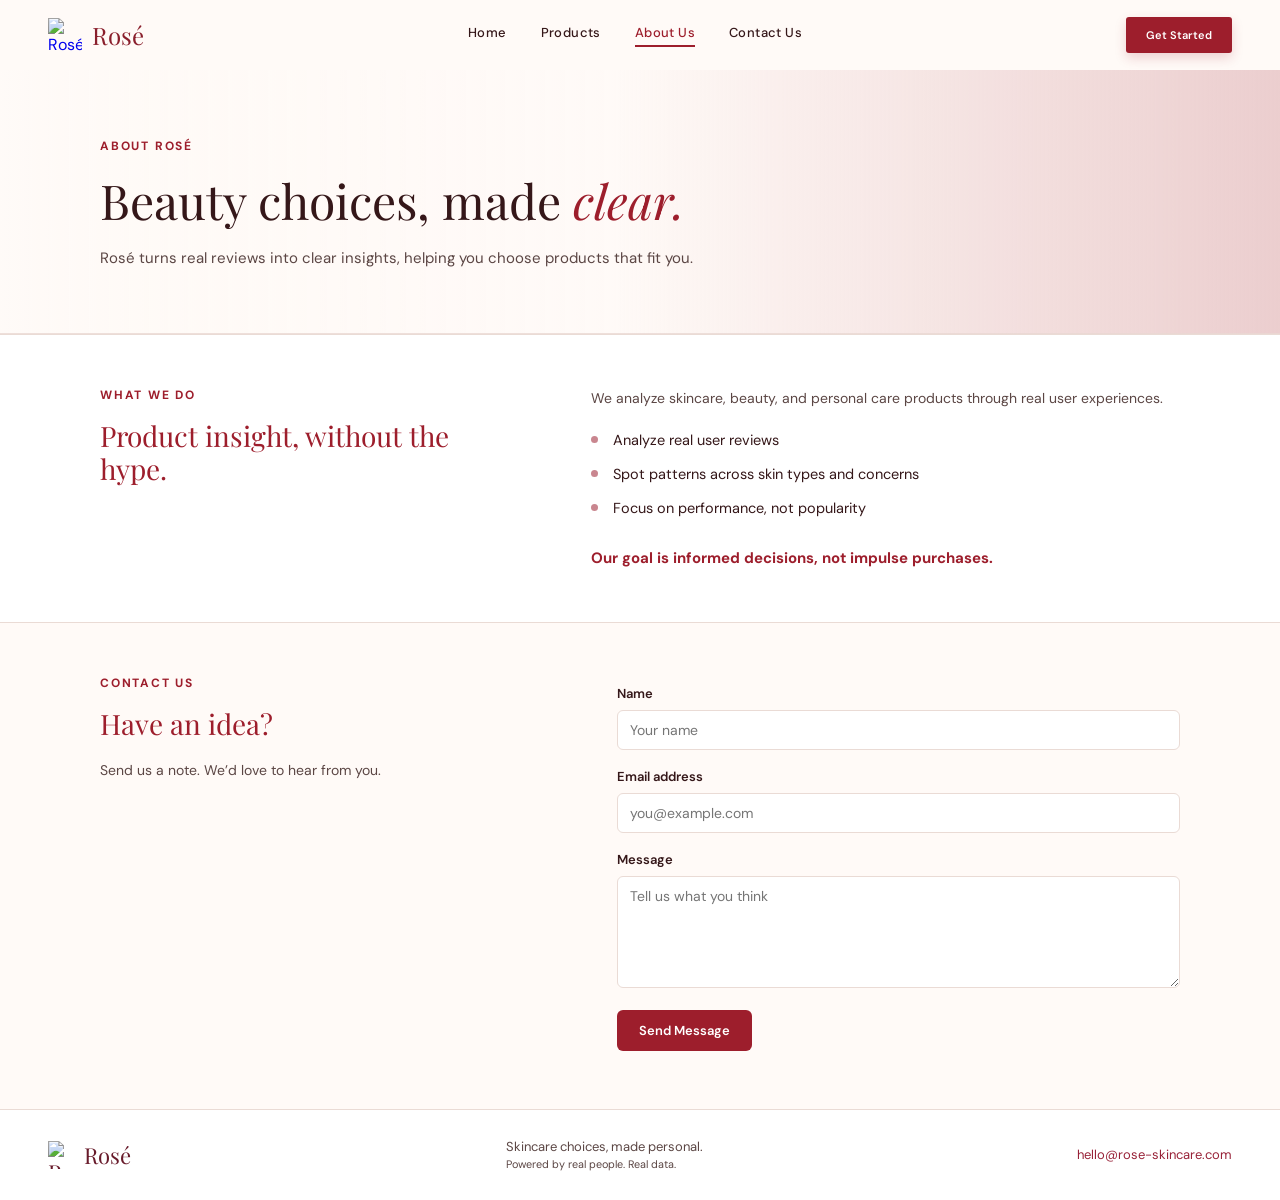
==== about.html @ a848fb2d "Shreya_work" ====
<!DOCTYPE html>
<html lang="en">
<head>
	<meta charset="UTF-8">
	<meta name="viewport" content="width=device-width, initial-scale=1.0">
	<title>Rosé | About Us</title>
	<link rel="preconnect" href="https://fonts.googleapis.com">
	<link rel="preconnect" href="https://fonts.gstatic.com" crossorigin>
	<link href="https://fonts.googleapis.com/css2?family=DM+Sans:wght@400;500;600;700&family=Playfair+Display:ital,wght@0,400;0,500;1,400;1,500&display=swap" rel="stylesheet">
	<link rel="stylesheet" href="about.css">
</head>
<body>
	<header class="topbar">
		<a class="logo" href="index.html" aria-label="Rosé home">
			<img class="seal-img" src="rose-seal-transparent.png" alt="Rosé">
			<span class="logo-text">Rosé</span>
		</a>

		<nav class="topnav" aria-label="Main navigation">
			<a href="index.html">Home</a>
			<a href="products.html">Products</a>
			<a class="active" href="about.html" aria-current="page">About Us</a>
			<a href="#contact">Contact Us</a>
		</nav>

		<a class="about-started" href="index.html">Get Started</a>
	</header>

	<main>
		<section class="about-intro" aria-labelledby="about-title">
			<p class="kicker">ABOUT ROSÉ</p>
			<h1 id="about-title">Beauty choices, made <i>clear.</i></h1>
			<p class="intro-copy">Rosé turns real reviews into clear insights, helping you choose products that fit you.</p>
		</section>

		<section class="content-band" aria-labelledby="what-we-do-title">
			<div class="content-wrap two-column">
				<div>
					<p class="kicker">WHAT WE DO</p>
					<h2 id="what-we-do-title">Product insight, without the hype.</h2>
				</div>
				<div>
					<p class="body-p">We analyze skincare, beauty, and personal care products through real user experiences.</p>
					<ul class="dot-list">
						<li>Analyze real user reviews</li>
						<li>Spot patterns across skin types and concerns</li>
						<li>Focus on performance, not popularity</li>
					</ul>
					<p class="highlight">Our goal is informed decisions, not impulse purchases.</p>
				</div>
			</div>
		</section>

		<section class="contact-section" id="contact" aria-labelledby="contact-title">
			<div class="content-wrap contact-layout">
				<div>
					<p class="kicker">CONTACT US</p>
					<h2 id="contact-title">Have an idea?</h2>
					<p class="body-p">Send us a note. We’d love to hear from you.</p>
				</div>
				<form class="contact-form" action="mailto:hello@rose-skincare.com" method="post" enctype="text/plain">
					<label for="name">Name</label>
					<input type="text" id="name" name="name" placeholder="Your name" required>

					<label for="email">Email address</label>
					<input type="email" id="email" name="email" placeholder="you@example.com" required>

					<label for="message">Message</label>
					<textarea id="message" name="message" rows="5" placeholder="Tell us what you think" required></textarea>

					<button type="submit">Send Message</button>
				</form>
			</div>
		</section>
	</main>

	<footer class="site-footer">
		<div class="footer-brand">
			<img src="rose-seal-transparent.png" alt="Rosé">
			<span>Rosé</span>
		</div>
		<p>Skincare choices, made personal.<br><small>Powered by real people. Real data.</small></p>
		<a href="mailto:hello@rose-skincare.com">hello@rose-skincare.com</a>
	</footer>
</body>
</html>
---- about.css ----
* {
    box-sizing: border-box;
    margin: 0;
    padding: 0;
}

body {
    font-family: "DM Sans", Arial, sans-serif;
    color: #351719;
    background: #fffaf7;
}

.topbar {
    display: flex;
    align-items: center;
    justify-content: space-between;
    padding: 17px 48px;
    background: #fffaf7;
}

.logo {
    display: flex;
    align-items: center;
    gap: 10px;
    text-decoration: none;
}

.seal-img {
    width: 34px;
    height: 34px;
    object-fit: contain;
}

.logo-text {
    font-family: "Playfair Display", Georgia, serif;
    font-size: 24px;
    color: #8a1f2c;
    line-height: 1;
}

.topnav {
    display: flex;
    gap: 34px;
}

.topnav a {
    color: #351719;
    text-decoration: none;
    font-size: 13px;
    font-weight: 500;
    letter-spacing: 0.4px;
}

.topnav a.active {
    color: #9d1e2c;
    border-bottom: 2px solid #9d1e2c;
    padding-bottom: 4px;
}

.topnav a:hover {
    color: #9d1e2c;
}

.kicker {
    color: #9d1e2c;
    font-size: 12px;
    font-weight: bold;
    letter-spacing: 1.8px;
    margin-bottom: 16px;
}

h1 {
    font-family: "Playfair Display", Georgia, serif;
    font-size: clamp(34px, 4vw, 48px);
    font-weight: normal;
    line-height: 1.25;
    color: #351719;
}

h1 i {
    color: #9d1e2c;
    font-style: italic;
}

h2 {
    font-family: "Playfair Display", Georgia, serif;
    font-size: 28px;
    font-weight: normal;
    color: #9d1e2c;
    margin: 0;
}

.highlight {
    margin-top: 26px;
    color: #9d1e2c;
    font-weight: bold;
    font-size: 15px;
    max-width: 440px;
    line-height: 1.6;
}

.dot-list {
    margin-top: 18px;
    padding: 0;
    list-style: none;
    max-width: 440px;
}

.dot-list li {
    position: relative;
    padding-left: 22px;
    margin-bottom: 12px;
    color: #351719;
    font-size: 14.5px;
    line-height: 1.55;
}

.dot-list li::before {
    content: "";
    position: absolute;
    left: 0;
    top: 7px;
    width: 7px;
    height: 7px;
    border-radius: 50%;
    background: #c9868f;
}

.about-started {
    padding: 11px 20px;
    border-radius: 3px;
    background: #9d1e2c;
    box-shadow: 0 5px 12px rgba(157, 30, 44, .18);
    color: #fff;
    font-size: 11px;
    font-weight: 600;
    text-decoration: none;
}

.about-intro,
.content-wrap {
    width: min(1080px, calc(100% - 48px));
    margin: 0 auto;
}

.about-intro {
    width: 100%;
    max-width: none;
    padding: 68px max(24px, calc((100% - 1080px) / 2)) 62px;
    background-image: linear-gradient(90deg, rgba(255, 250, 247, .96) 0%, rgba(255, 250, 247, .84) 48%, rgba(157, 30, 44, .2) 100%), url("13.png");
    background-position: center, center 45%;
    background-size: cover;
    border-bottom: 1px solid rgba(234, 217, 212, .8);
}

.about-intro h1 {
    max-width: 690px;
}

.intro-copy {
    max-width: 620px;
    margin-top: 16px;
    color: #5b4644;
    font-size: 15px;
    line-height: 1.65;
}

.content-band {
    padding: 52px 0;
    background: #fff;
    border-top: 1px solid #eadbd5;
    border-bottom: 1px solid #eadbd5;
}

.two-column {
    display: grid;
    grid-template-columns: minmax(0, .85fr) minmax(0, 1.15fr);
    gap: 56px;
    align-items: start;
}

.two-column h2,
.contact-layout h2 {
    max-width: 390px;
    margin: 0;
    font-size: 28px;
    line-height: 1.2;
}

.body-p {
    max-width: 590px;
    margin: 0 0 16px;
    color: #5b4644;
    font-size: 14px;
    line-height: 1.7;
}

.contact-section {
    padding: 52px 0 58px;
    background: #fffaf7;
    border-top: 0;
}

.contact-layout {
    display: grid;
    grid-template-columns: minmax(0, .9fr) minmax(320px, 1.1fr);
    gap: 56px;
    align-items: start;
}

.contact-layout .body-p {
    margin-top: 18px;
}

.contact-form {
    display: grid;
    gap: 8px;
}

.contact-form label {
    margin-top: 10px;
    color: #351719;
    font-size: 13px;
    font-weight: 600;
}

.contact-form input,
.contact-form textarea {
    width: 100%;
    padding: 10px 12px;
    border: 1px solid #eadbd5;
    border-radius: 6px;
    background: #fff;
    color: #351719;
    font: inherit;
    font-size: 14px;
    resize: vertical;
}

.contact-form input:focus,
.contact-form textarea:focus {
    border-color: #9d1e2c;
    outline: 2px solid rgba(157, 30, 44, .14);
}

.contact-form button {
    width: fit-content;
    margin-top: 14px;
    padding: 12px 22px;
    border: 0;
    border-radius: 6px;
    background: #9d1e2c;
    color: #fff;
    cursor: pointer;
    font: inherit;
    font-size: 13px;
    font-weight: 600;
}

.site-footer {
    display: flex;
    align-items: center;
    justify-content: space-between;
    gap: 24px;
    padding: 28px 48px;
    border-top: 1px solid #eadbd5;
    background: #fff;
    color: #5b4644;
    font-size: 13px;
}

.footer-brand {
    display: flex;
    align-items: center;
    gap: 8px;
    color: #681b2b;
    font-family: "Playfair Display", Georgia, serif;
    font-size: 22px;
}

.footer-brand img {
    width: 28px;
    height: 28px;
    object-fit: contain;
}

.site-footer a {
    color: #982238;
    text-decoration: none;
}

@media (max-width: 700px) {
    .topbar {
        padding: 17px 24px;
    }

    .about-started {
        display: none;
    }

    .about-intro,
    .content-wrap {
        width: min(100% - 40px, 540px);
    }

    .about-intro {
        width: 100%;
        padding: 52px 20px 48px;
    }

    .content-band,
    .contact-section {
        padding: 58px 0;
    }

    .two-column,
    .contact-layout {
        grid-template-columns: 1fr;
        gap: 28px;
    }

    .site-footer {
        align-items: flex-start;
        flex-direction: column;
        padding: 28px 24px;
    }
}
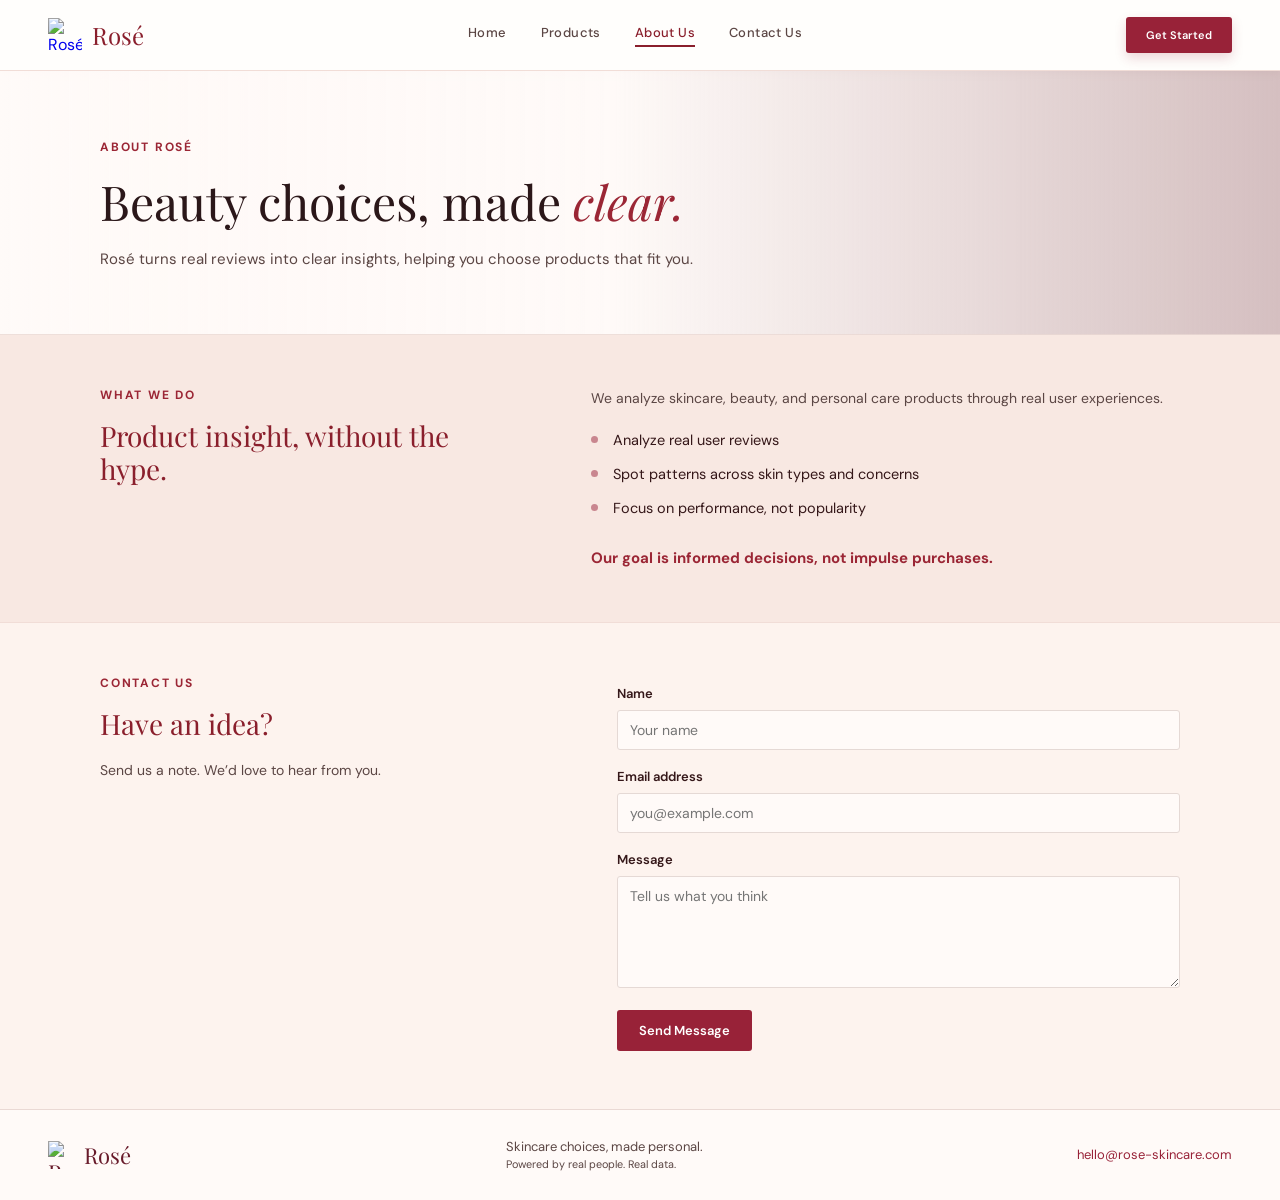
==== commit 14f12003: "Make Rose frontend responsive" ====
--- a/about.html
+++ b/about.html
@@ -23,7 +23,7 @@
 			<a href="#contact">Contact Us</a>
 		</nav>
 
-		<a class="about-started" href="index.html">Get Started</a>
+		<a class="about-started" href="Rose.html">Get Started</a>
 	</header>
 
 	<main>
--- a/about.css
+++ b/about.css
@@ -7,7 +7,7 @@
 body {
     font-family: "DM Sans", Arial, sans-serif;
     color: #351719;
-    background: #fffaf7;
+    background: #fcf8f6;
 }
 
 .topbar {
@@ -15,7 +15,9 @@
     align-items: center;
     justify-content: space-between;
     padding: 17px 48px;
-    background: #fffaf7;
+    background: rgba(255, 254, 252, .97);
+    border-bottom: 1px solid #f1ddd7;
+    box-shadow: 0 2px 10px rgba(72, 30, 35, .06);
 }
 
 .logo {
@@ -44,7 +46,7 @@
 }
 
 .topnav a {
-    color: #351719;
+    color: #5b4644;
     text-decoration: none;
     font-size: 13px;
     font-weight: 500;
@@ -52,17 +54,17 @@
 }
 
 .topnav a.active {
-    color: #9d1e2c;
-    border-bottom: 2px solid #9d1e2c;
+    color: #8a1f2c;
+    border-bottom: 2px solid #8a1f2c;
     padding-bottom: 4px;
 }
 
 .topnav a:hover {
-    color: #9d1e2c;
+    color: #8a1f2c;
 }
 
 .kicker {
-    color: #9d1e2c;
+    color: #9b2635;
     font-size: 12px;
     font-weight: bold;
     letter-spacing: 1.8px;
@@ -74,11 +76,11 @@
     font-size: clamp(34px, 4vw, 48px);
     font-weight: normal;
     line-height: 1.25;
-    color: #351719;
+    color: #2b1719;
 }
 
 h1 i {
-    color: #9d1e2c;
+    color: #9b2635;
     font-style: italic;
 }
 
@@ -86,13 +88,13 @@
     font-family: "Playfair Display", Georgia, serif;
     font-size: 28px;
     font-weight: normal;
-    color: #9d1e2c;
+    color: #8a1f2c;
     margin: 0;
 }
 
 .highlight {
     margin-top: 26px;
-    color: #9d1e2c;
+    color: #9b2635;
     font-weight: bold;
     font-size: 15px;
     max-width: 440px;
@@ -129,8 +131,8 @@
 .about-started {
     padding: 11px 20px;
     border-radius: 3px;
-    background: #9d1e2c;
-    box-shadow: 0 5px 12px rgba(157, 30, 44, .18);
+    background: #982238;
+    box-shadow: 0 5px 12px rgba(152, 34, 56, .18);
     color: #fff;
     font-size: 11px;
     font-weight: 600;
@@ -147,7 +149,7 @@
     width: 100%;
     max-width: none;
     padding: 68px max(24px, calc((100% - 1080px) / 2)) 62px;
-    background-image: linear-gradient(90deg, rgba(255, 250, 247, .96) 0%, rgba(255, 250, 247, .84) 48%, rgba(157, 30, 44, .2) 100%), url("13.png");
+    background-image: linear-gradient(90deg, rgba(255, 250, 248, .96) 0%, rgba(255, 250, 248, .84) 48%, rgba(111, 44, 53, .28) 100%), url("13.png");
     background-position: center, center 45%;
     background-size: cover;
     border-bottom: 1px solid rgba(234, 217, 212, .8);
@@ -167,9 +169,7 @@
 
 .content-band {
     padding: 52px 0;
-    background: #fff;
-    border-top: 1px solid #eadbd5;
-    border-bottom: 1px solid #eadbd5;
+    background: #f8e8e2;
 }
 
 .two-column {
@@ -197,8 +197,8 @@
 
 .contact-section {
     padding: 52px 0 58px;
-    background: #fffaf7;
-    border-top: 0;
+    background: #fdf3ee;
+    border-top: 1px solid #f1ddd7;
 }
 
 .contact-layout {
@@ -228,9 +228,9 @@
 .contact-form textarea {
     width: 100%;
     padding: 10px 12px;
-    border: 1px solid #eadbd5;
-    border-radius: 6px;
-    background: #fff;
+    border: 1px solid #e5d9d5;
+    border-radius: 3px;
+    background: #fffaf8;
     color: #351719;
     font: inherit;
     font-size: 14px;
@@ -239,8 +239,8 @@
 
 .contact-form input:focus,
 .contact-form textarea:focus {
-    border-color: #9d1e2c;
-    outline: 2px solid rgba(157, 30, 44, .14);
+    border-color: #982238;
+    outline: 2px solid rgba(152, 34, 56, .14);
 }
 
 .contact-form button {
@@ -248,8 +248,8 @@
     margin-top: 14px;
     padding: 12px 22px;
     border: 0;
-    border-radius: 6px;
-    background: #9d1e2c;
+    border-radius: 3px;
+    background: #982238;
     color: #fff;
     cursor: pointer;
     font: inherit;
@@ -263,8 +263,8 @@
     justify-content: space-between;
     gap: 24px;
     padding: 28px 48px;
-    border-top: 1px solid #eadbd5;
-    background: #fff;
+    border-top: 1px solid #ead9d4;
+    background: #fffaf8;
     color: #5b4644;
     font-size: 13px;
 }
@@ -291,11 +291,16 @@
 
 @media (max-width: 700px) {
     .topbar {
-        padding: 17px 24px;
-    }
-
-    .about-started {
-        display: none;
+        display: grid;
+        grid-template-columns: 1fr auto;
+        gap: 14px 20px;
+        padding: 17px 20px;
+    }
+
+    .topnav {
+        grid-column: 1 / -1;
+        flex-wrap: wrap;
+        gap: 12px 22px;
     }
 
     .about-intro,
@@ -324,4 +329,19 @@
         flex-direction: column;
         padding: 28px 24px;
     }
+}
+
+@media (max-width: 420px) {
+    .about-started {
+        padding: 10px 13px;
+        font-size: 10px;
+    }
+
+    .topnav {
+        gap: 10px 16px;
+    }
+
+    .topnav a {
+        font-size: 12px;
+    }
 }
